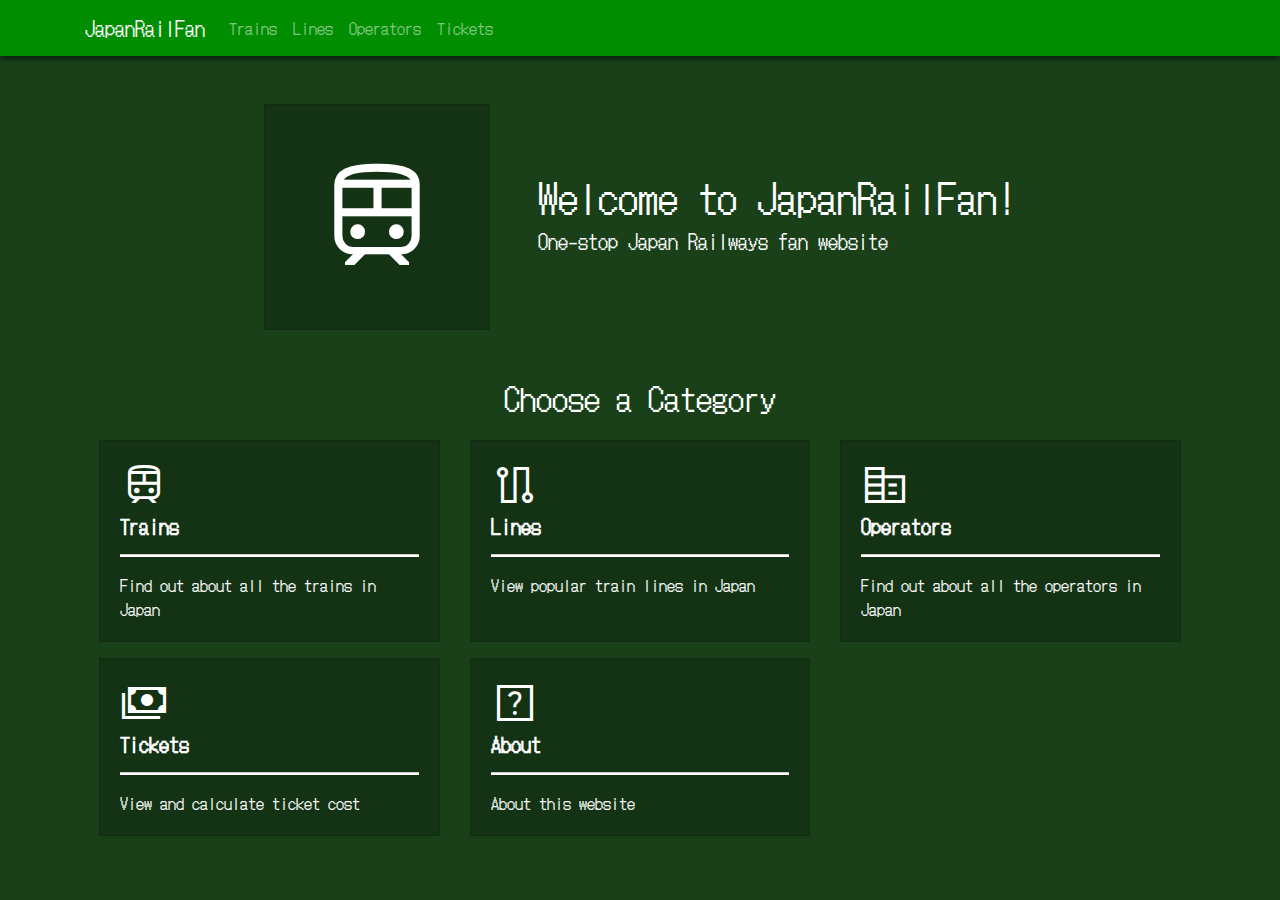
==== index.html @ 0291bb2b "Initial Commit" ====
<!DOCTYPE html>
<html lang="en">
<head>
    <meta charset="UTF-8">
    <link rel="stylesheet" href="https://fonts.googleapis.com/css2?family=Material+Symbols+Sharp:opsz,wght,FILL,GRAD@48,400,0,0" />
    <link rel="stylesheet" href="./css/bootstrap.min.css">
    <link rel="stylesheet" href="./css/styles.css">
    <script src="./scripts/jquery.slim.min.js"></script>
    <script src="./scripts/popper.min.js"></script>
    <script src="./scripts/bootstrap.min.js"></script>
    <meta name="viewport" content="width=device-width, initial-scale=1.0">
    <title>JapanRailFan - Home</title>
</head>
<body>
    <nav class="navbar navbar-dark navbar-expand-lg sticky-top">
        <div class="container">
            <a class="navbar-brand" href="index.html">JapanRailFan</a>
            <button class="navbar-toggler" type="button" data-toggle="collapse" data-target="#navbarNav" aria-controls="navbarNav" aria-expanded="false" aria-label="Toggle navigation">
                <span class="navbar-toggler-icon"></span>
            </button>
            <div class="collapse navbar-collapse" id="navbarNav">
                <ul class="navbar-nav mr-auto">
                    <li class="nav-item">
                        <a class="nav-link" href="trains.html">Trains</a>
                    </li>
                    <li class="nav-item">
                        <a class="nav-link" href="lines.html">Lines</a>
                    </li>
                    <li class="nav-item">
                        <a class="nav-link" href="companies.html">Operators</a>
                    </li>
                    <li class="nav-item">
                        <a class="nav-link" href="tickets.html">Tickets</a>
                    </li>
                </ul>
            </div>
        </div>
    </nav>

    <div class="container mt-3">
        <div class="intro mt-5 d-flex justify-content-center align-items-center">
            <div class="card d-flex justify-content-center align-items-center p-5">
                <span class="material-symbols-sharp intro-icon">
                    train
                </span>
            </div>
            <div class="ml-md-5">
                <b><h1>Welcome to JapanRailFan!</h1></b>
                <h5>One-stop Japan Railways fan website</h6>
            </div>
        </div>
        <div class="categories mt-5 mb-3 d-flex justify-content-center align-items-center flex-column">
            <h2>Choose a Category</h2>
            <div>
                <div class="row mt-3">
                    <div class="col-md-4">
                        <a href="trains.html">
                            <div class="card h-shadow h-100">
                                <div class="card-body">
                                    <span class="material-symbols-sharp category-icon">
                                        train
                                    </span>
                                    <h5 class="card-title">Trains</h5>
                                    <hr class="divider">
                                    <p class="card-text">Find out about all the trains in Japan</p>
                                </div>
                            </div>
                        </a>
                    </div>
                    <div class="col-md-4 ">
                        <a href="lines.html">
                            <div class="card h-shadow h-100">
                                <div class="card-body">
                                    <span class="material-symbols-sharp category-icon">
                                        route
                                    </span>
                                    <h5 class="card-title">Lines</h5>
                                    <hr class="divider">
                                    <p class="card-text">View popular train lines in Japan</p>
                                </div>
                            </div>
                        </a>
                    </div>
                    <div class="col-md-4">
                        <a href="companies.html">
                            <div class="card h-shadow h-100">
                                <div class="card-body">
                                    <span class="material-symbols-sharp category-icon">
                                        corporate_fare
                                    </span>
                                    <h5 class="card-title">Operators</h5>
                                    <hr class="divider">
                                    <p class="card-text">Find out about all the operators in Japan</p>
                                </div>
                            </div>
                        </a>
                    </div>
                </div>
                <div class="row mt-md-3">
                    <div class="col-md-4">
                        <a href="tickets.html">
                            <div class="card h-shadow h-100">
                                <div class="card-body">
                                    <span class="material-symbols-sharp category-icon">
                                        payments
                                    </span>
                                    <h5 class="card-title">Tickets</h5>
                                    <hr class="divider">
                                    <p class="card-text">View and calculate ticket cost</p>
                                </div>
                            </div>
                        </a>
                    </div>
                    <div class="col-md-4">
                        <a href="about.html">
                            <div class="card h-shadow h-100">
                                <div class="card-body">
                                    <span class="material-symbols-sharp category-icon">
                                        help_center
                                    </span>
                                    <h5 class="card-title">About</h5>
                                    <hr class="divider">
                                    <p class="card-text">About this website</p>
                                </div>
                            </div>
                        </a>
                    </div>
                </div>
            </div>
        </div>
    </div>
</body>
</html>
---- css/styles.css ----
/*--- 

Created by: Joseph Lee
My css template for bootstrap projects and personal site

---*/

/*--- Universal Styles ---*/

@import url('https://fonts.googleapis.com/css2?family=DotGothic16&display=swap');


:root {
    --primary-colour: #194019;
    --primary-light-colour: #143314;
    --secondary-colour: #035d67;
    --secondary-colour-dark: #035d67;
    --disabled-colour: dimgrey;
    --text-colour: white;
}

* {
    font-family: 'DotGothic16', sans-serif;
}

body {
    background-color: var(--primary-colour);
}

p,
h1,
h2,
h3,
h4,
h5,
h6,
article,
label {
    color: var(--text-colour);
}

.alert p {
    color: inherit;
    margin-bottom: 0;
}

nav {
    box-shadow: 0px 3px 5px 0px rgba(0, 0, 0, 0.5);
    background-color: #008d00;
}

hr {
    border-top: 1px solid rgba(0,0,0,.2) !important;
}

footer {
    color: var(--text-colour);
    display: flex;
    justify-content: center;
}

footer p {
    background-color: var(--primary-light-colour);
    padding: 1rem;
    border-radius: 8px;
    text-align: center;
}

footer a {
    text-decoration: underline;
    color: var(--text-colour);
}

a:hover {
    text-decoration: none;
}

footer a:hover {
    text-decoration: dotted;
    color: var(--secondary-colour-dark);
}

.white {
    color: white;
}

.card {
    background-color: var(--primary-light-colour);
    border-radius: 0px;
}

.list-group {
    border-radius: 0px;
}

.list-group .list-group-item {
    background-color: var(--primary-light-colour);
    color: var(--text-colour);
    border: 3px solid rgba(0,0,0,.125);
}

.list-group .list-group-item.active {
    color: var(--primary-colour);
    border-color: var(--secondary-colour-dark);
    border-width: 3px;
    font-weight: 700;
}

.card.white, .list-group .list-group-item.active {
    background-color: white;
    box-shadow: 0px 3px 5px 0px rgba(0, 0, 0, 0.5);
    margin: 0;
}

.card.white p,
.card.white h1,
.card.white h5,
.card.white h6,
.card.white small,
.card.white .card-header {
    color: var(--primary-colour);
}

.card-expendable-icon {
    color: white;
    background-color: var(--primary-colour);
    border-radius: 8px;
}

.card-expendable {
    cursor: pointer;
}

.card-title,
.display-5,
.counter-num {
    font-weight: 700;
}

.option-btn {
    padding: 0.25rem 0.5rem !important;
}

/*--- Custom element Styles ---*/

.alert {
    border-radius: 8px;
}

.custom-btn {
    border-radius: 4px;
    background-color: var(--secondary-colour);
    color: black;
    padding: 0.75rem;
    border: none;
    transition-duration: 0.25s;
    box-shadow: 0px 3px 5px 0px rgba(0, 0, 0, 0.5);
    line-height: normal;
    text-align: center;
}

.custom-btn.disabled {
    background-color: var(--disabled-colour);
    color: white;
    box-shadow: none;
}

.custom-btn.disabled:hover,
.custom-btn.disabled:active {
    background-color: var(--disabled-colour);
    color: white;
    box-shadow: none;
    cursor: not-allowed;
}

.custom-btn:hover {
    text-decoration: none;
    color: black;
    background-color: var(--secondary-colour-dark);
    box-shadow: none;
}

.custom-btn:active {
    box-shadow: inset 0px 3px 5px 0px rgba(0, 0, 0, 0.5);
}

.nav-btn {
    padding: 0.375rem 0.75rem !important;
    display: inline-flex;
}

.danger,
.danger:hover,
.logout,
.logout:hover {
    background-color: red;
    color: white;
}

.custom-input {
    border-radius: 4px;
    background-color: white;
    color: black;
    padding: 0.75rem;
    border: none;
    transition-duration: 0.25s;
    box-shadow: 0px 3px 5px 0px rgba(0, 0, 0, 0.5);
    line-height: normal;
    height: 43px;
}

.custom-input:hover {
    text-decoration: none;
    box-shadow: none;
}

.custom-input:focus {
    text-decoration: none;
    box-shadow: inset 0px 3px 5px 0px rgba(0, 0, 0, 0.5);
}

.card-columns .card {
    margin-bottom: 1rem !important;
}

.modal-title {
    color: black;
}

.inherit-radius {
    border-radius: inherit;
}

.no-radius {
    border-radius: 0;
}

.no-border {
    border-width: 0;
}

/*--- Website Specific Styles ---*/

.card-img-top {
    border-top-left-radius: 0;
    border-top-right-radius: 0;
}

.intro-icon {
    font-size: 128px;
    color: white;
}

.category-icon {
    font-size: 48px;
    color: white;
}

.category-header {
    display: flex;
    align-items: center;
}

.subcategory-line-color {
    width: 48px;
    height: 48px;
    display: flex;
    justify-content: center;
    align-items: center;
}

.subcategory-header {
    display: flex;
    align-items: center;
    flex-direction: row;
}

.subcategory-icon {
    font-size: 32px;
    color: white;
}

.h-shadow {
    transition-duration: 0.25s;
}

.h-shadow:hover {
    box-shadow: 0px 3px 5px 0px rgba(0, 0, 0, 0.5);
    scale: 1.05;
    z-index: 1;
}

.divider {
    height: 2px; 
    background-color: white;
}

@media only screen and (max-width: 992px) {
    .intro {
        flex-direction: column;
        text-align: center;
    }
  }
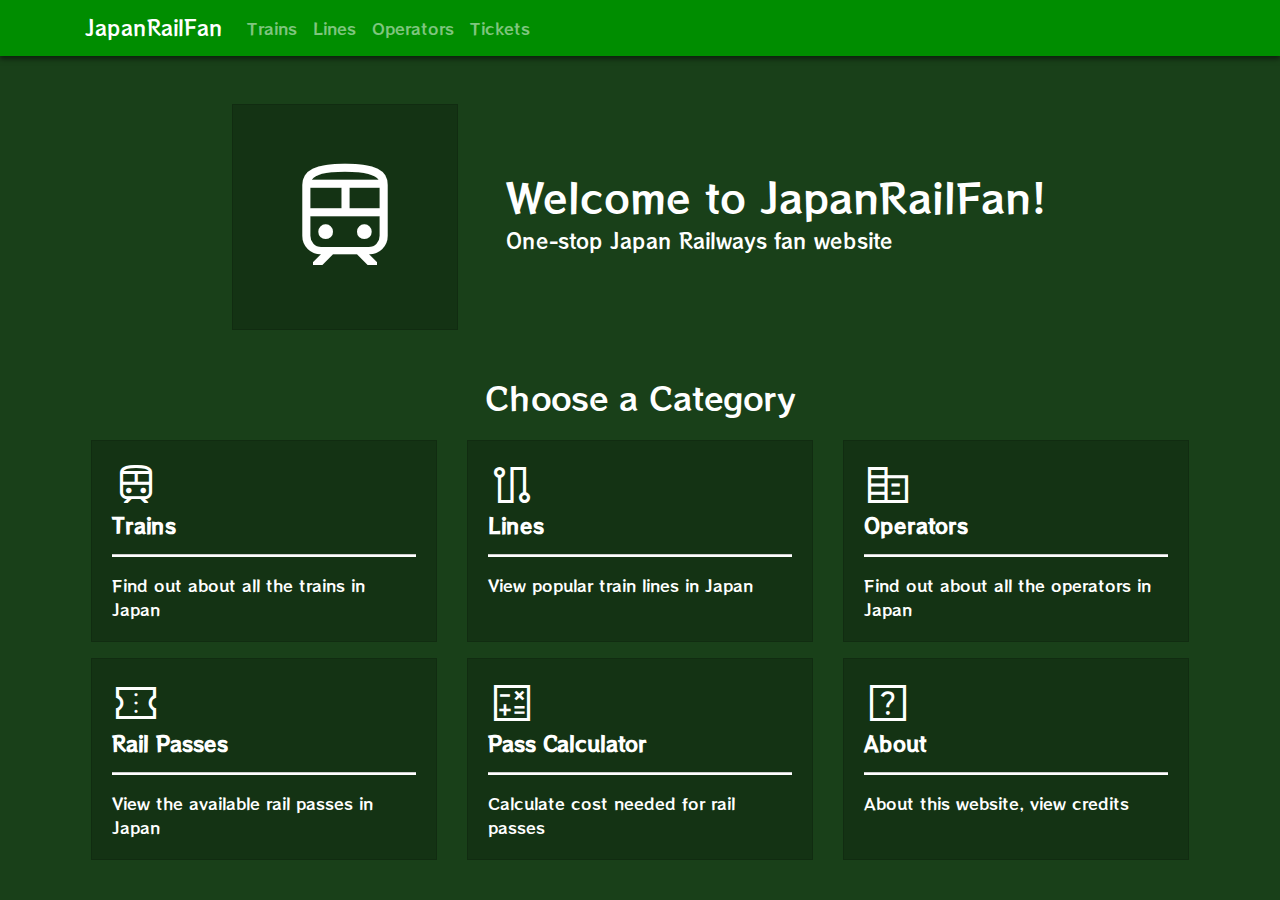
==== commit d7b5eb81: "added ticket/passes functionality" ====
--- a/index.html
+++ b/index.html
@@ -5,11 +5,13 @@
     <link rel="stylesheet" href="https://fonts.googleapis.com/css2?family=Material+Symbols+Sharp:opsz,wght,FILL,GRAD@48,400,0,0" />
     <link rel="stylesheet" href="./css/bootstrap.min.css">
     <link rel="stylesheet" href="./css/styles.css">
+    <link rel="icon" type="image/x-icon" href="./imgs/favicon.ico">
     <script src="./scripts/jquery.slim.min.js"></script>
     <script src="./scripts/popper.min.js"></script>
     <script src="./scripts/bootstrap.min.js"></script>
     <meta name="viewport" content="width=device-width, initial-scale=1.0">
-    <title>JapanRailFan - Home</title>
+    <meta name="theme-color" content="#008d00">
+    <title>Home - JapanRailFan</title>
 </head>
 <body>
     <nav class="navbar navbar-dark navbar-expand-lg sticky-top">
@@ -102,11 +104,25 @@
                             <div class="card h-shadow h-100">
                                 <div class="card-body">
                                     <span class="material-symbols-sharp category-icon">
-                                        payments
+                                        confirmation_number
                                     </span>
-                                    <h5 class="card-title">Tickets</h5>
+                                    <h5 class="card-title">Rail Passes</h5>
                                     <hr class="divider">
-                                    <p class="card-text">View and calculate ticket cost</p>
+                                    <p class="card-text">View the available rail passes in Japan</p>
+                                </div>
+                            </div>
+                        </a>
+                    </div>
+                    <div class="col-md-4">
+                        <a href="calculator.html">
+                            <div class="card h-shadow h-100">
+                                <div class="card-body">
+                                    <span class="material-symbols-sharp category-icon">
+                                        calculate
+                                    </span>
+                                    <h5 class="card-title">Pass Calculator</h5>
+                                    <hr class="divider">
+                                    <p class="card-text">Calculate cost needed for rail passes</p>
                                 </div>
                             </div>
                         </a>
@@ -120,7 +136,7 @@
                                     </span>
                                     <h5 class="card-title">About</h5>
                                     <hr class="divider">
-                                    <p class="card-text">About this website</p>
+                                    <p class="card-text">About this website, view credits</p>
                                 </div>
                             </div>
                         </a>
--- a/css/styles.css
+++ b/css/styles.css
@@ -8,6 +8,7 @@
 /*--- Universal Styles ---*/
 
 @import url('https://fonts.googleapis.com/css2?family=DotGothic16&display=swap');
+@import url('https://fonts.googleapis.com/css2?family=RocknRoll+One&display=swap');
 
 
 :root {
@@ -20,7 +21,7 @@
 }
 
 * {
-    font-family: 'DotGothic16', sans-serif;
+    font-family: 'RocknRoll One', sans-serif;
 }
 
 body {
@@ -141,6 +142,17 @@
     padding: 0.25rem 0.5rem !important;
 }
 
+.table {
+    border-radius: 0px;
+    border: 1px solid rgba(0,0,0,.125);
+    background-color: var(--primary-light-colour);
+    color: white;
+}
+
+table td, table th {
+    border: 1px solid rgba(0,0,0,.125) !important;
+}
+
 /*--- Custom element Styles ---*/
 
 .alert {
@@ -280,14 +292,57 @@
     color: white;
 }
 
+.line-card-color {
+    width: 100%;
+    height: 4px;
+}
+
 .h-shadow {
     transition-duration: 0.25s;
 }
 
+.gallery-img {
+    border: 1px solid rgba(0,0,0,.125);
+    cursor: pointer;
+}
+
+.gallery-img.active {
+    box-shadow: 0px 3px 5px 0px rgba(0, 0, 0, 0.5);
+    transform: scale(1.25);
+}
+
+.gallery-img.active:hover {
+    transform: scale(1.25) !important;
+}
+
+.gallery-img {
+    height: 100px;
+    object-fit: cover;
+}
+
+.carousel-gallery-img {
+    height: 350px;
+    object-fit: cover;
+}
+
 .h-shadow:hover {
     box-shadow: 0px 3px 5px 0px rgba(0, 0, 0, 0.5);
-    scale: 1.05;
+    transform: scale(1.05);
     z-index: 1;
+}
+
+.line-icon {
+    border: 5px solid #035d67;
+    border-radius: 16px;
+    background-color: white;
+    width: 96px;
+    height: 96px;
+}
+
+.line-icon span {
+    font-size: 48px;
+    font-family: sans-serif;
+    font-weight: bold;
 }
 
 .divider {
@@ -295,7 +350,7 @@
     background-color: white;
 }
 
-@media only screen and (max-width: 992px) {
+@media only screen and (max-width: 991px) {
     .intro {
         flex-direction: column;
         text-align: center;
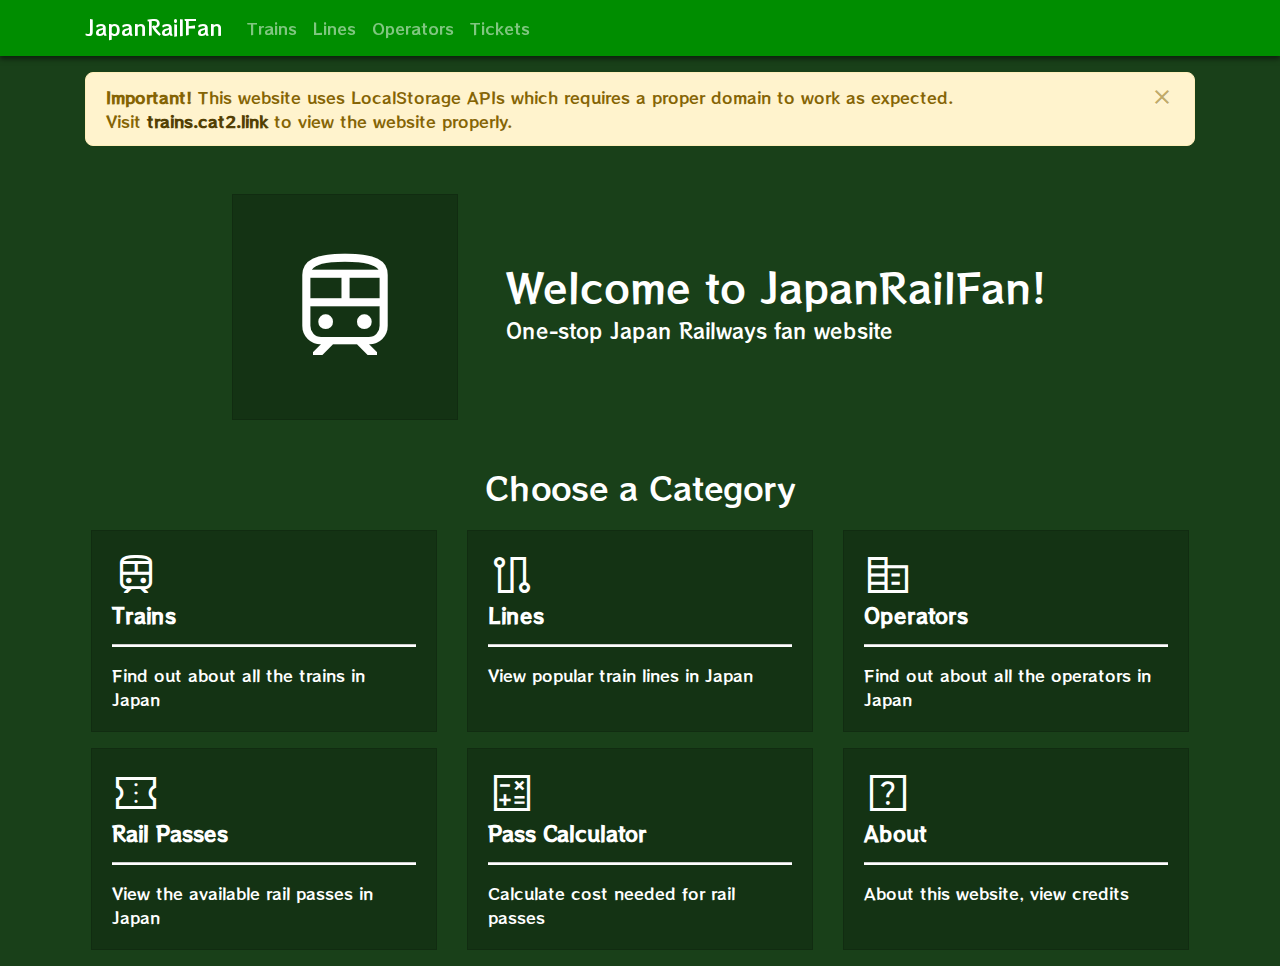
==== commit 106838de: "Create warning for file users" ====
--- a/index.html
+++ b/index.html
@@ -40,6 +40,13 @@
     </nav>
 
     <div class="container mt-3">
+        <div class="alert alert-warning alert-dismissible fade show" role="alert">
+                <strong>Important!</strong> This website uses LocalStorage APIs which requires a proper domain to work as expected. <br>
+                Visit <a class="alert-link" href="https://trains.cat2.link">trains.cat2.link</a> to view the website properly.
+                <button type="button" class="close" data-dismiss="alert" aria-label="Close">
+                    <span class="material-symbols-sharp">close</span>
+                </button>
+        </div>
         <div class="intro mt-5 d-flex justify-content-center align-items-center">
             <div class="card d-flex justify-content-center align-items-center p-5">
                 <span class="material-symbols-sharp intro-icon">
--- a/css/styles.css
+++ b/css/styles.css
@@ -162,7 +162,7 @@
 .custom-btn {
     border-radius: 4px;
     background-color: var(--secondary-colour);
-    color: black;
+    color: white;
     padding: 0.75rem;
     border: none;
     transition-duration: 0.25s;
@@ -187,7 +187,7 @@
 
 .custom-btn:hover {
     text-decoration: none;
-    color: black;
+    color: white;
     background-color: var(--secondary-colour-dark);
     box-shadow: none;
 }
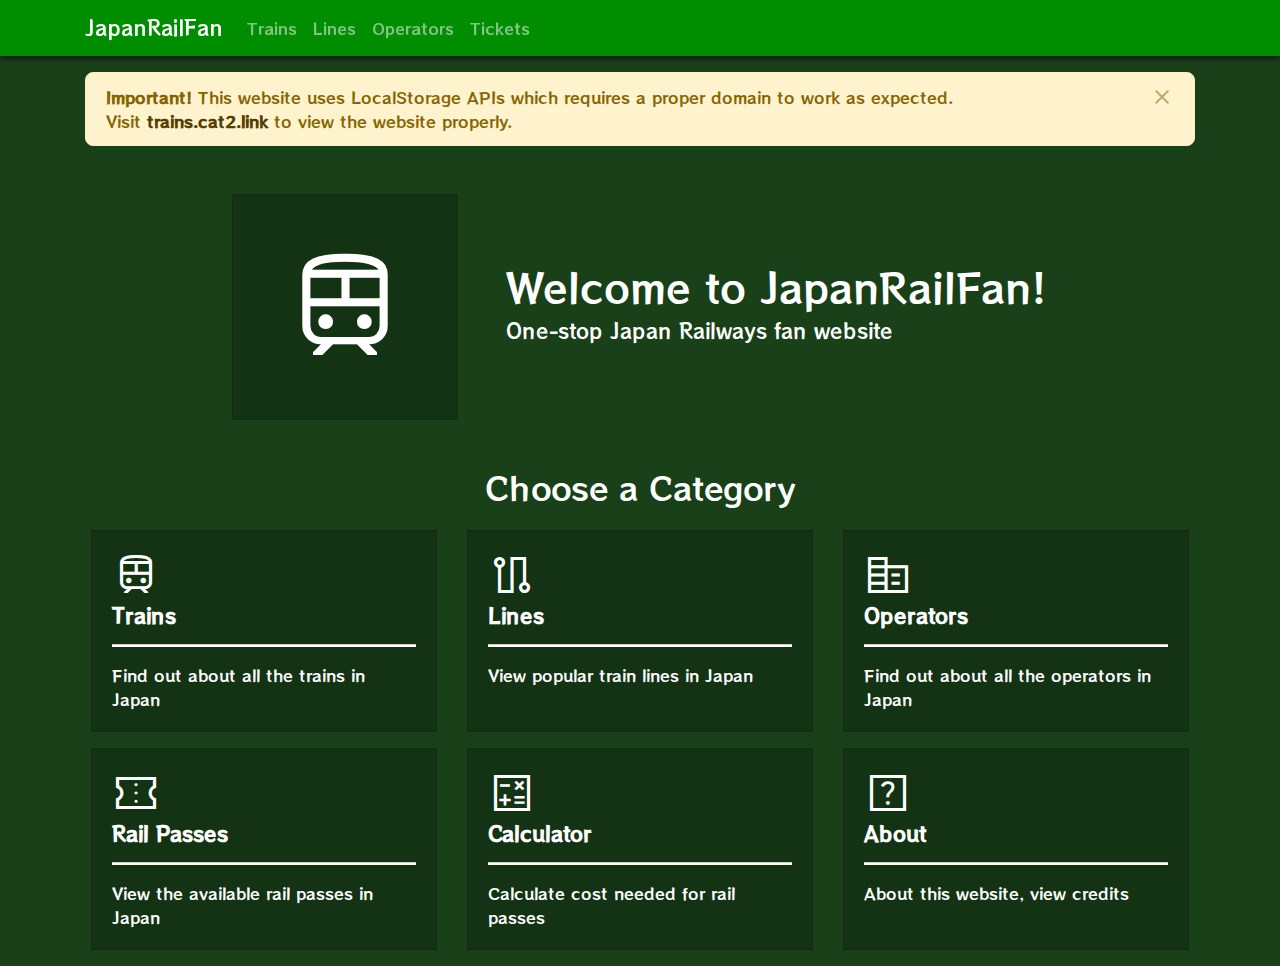
==== commit 875b7962: "add & minus item functionality + fixes" ====
--- a/index.html
+++ b/index.html
@@ -127,7 +127,7 @@
                                     <span class="material-symbols-sharp category-icon">
                                         calculate
                                     </span>
-                                    <h5 class="card-title">Pass Calculator</h5>
+                                    <h5 class="card-title">Calculator</h5>
                                     <hr class="divider">
                                     <p class="card-text">Calculate cost needed for rail passes</p>
                                 </div>
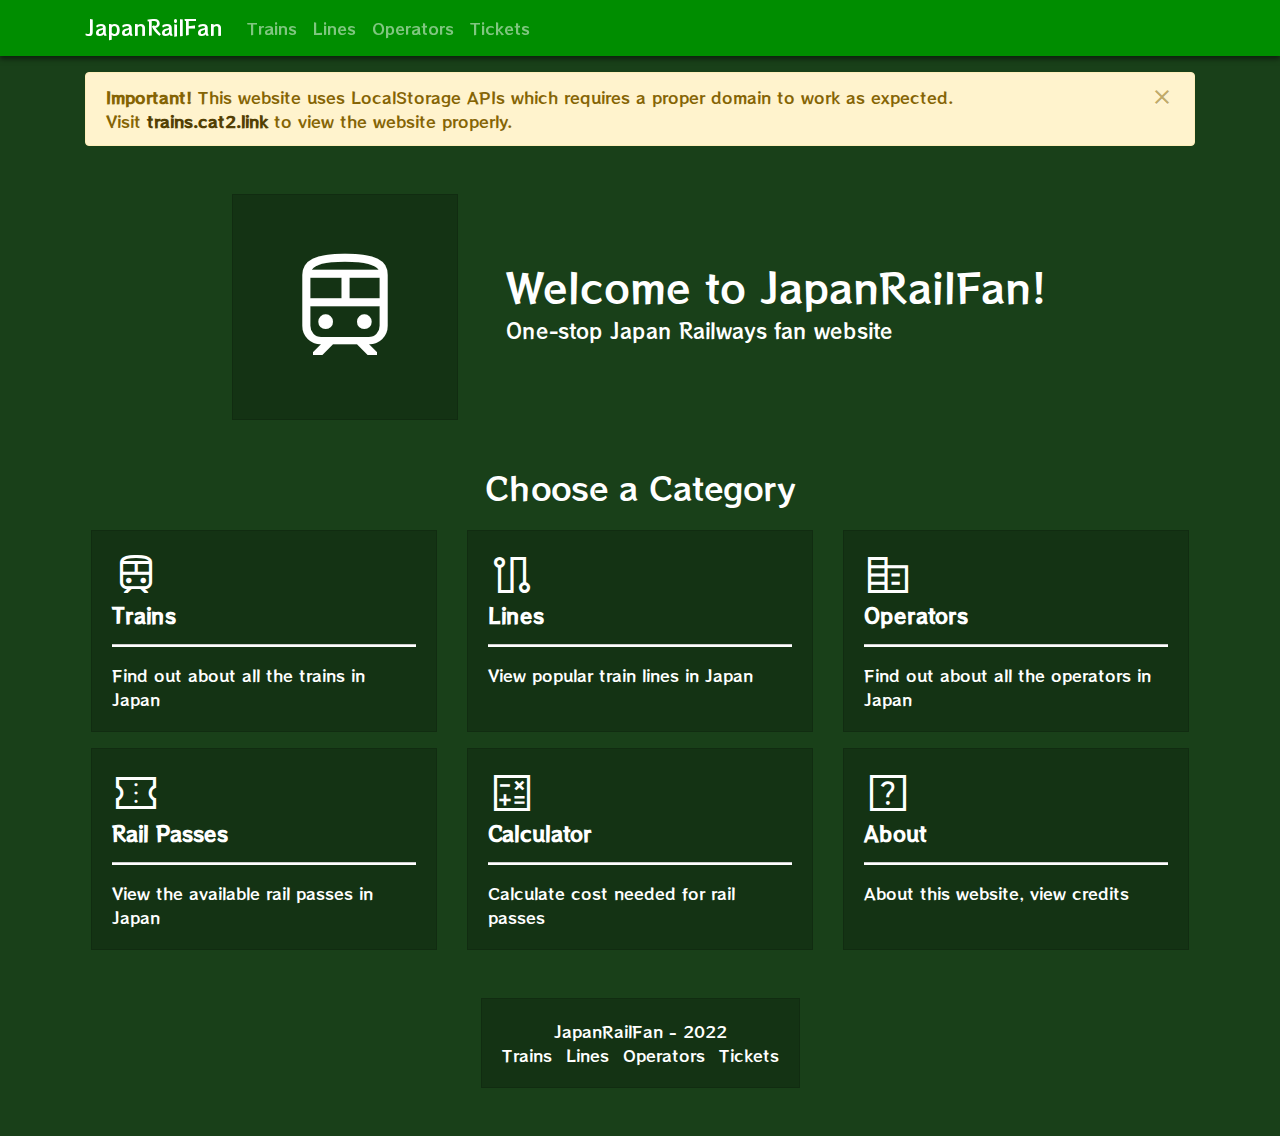
==== commit 3f6ef0fe: "Added footer" ====
--- a/index.html
+++ b/index.html
@@ -151,6 +151,18 @@
                 </div>
             </div>
         </div>
+        <div class="my-5 d-flex justify-content-center align-content-center">
+            <!--Footer-->
+            <div class="card">
+                <div class="card-body white text-center">
+                    JapanRailFan - 2022<br>
+                    <a href="./trains.html" class="mr-1 white">Trains</a>
+                    <a href="./lines.html" class="mx-1 white">Lines</a>
+                    <a href="./companies.html" class="mx-1 white">Operators</a>
+                    <a href="./tickets.html" class="ml-1 white">Tickets</a>
+                </div>
+            </div>
+        </div>
     </div>
 </body>
 </html>--- a/css/styles.css
+++ b/css/styles.css
@@ -6,10 +6,7 @@
 ---*/
 
 /*--- Universal Styles ---*/
-
-@import url('https://fonts.googleapis.com/css2?family=DotGothic16&display=swap');
 @import url('https://fonts.googleapis.com/css2?family=RocknRoll+One&display=swap');
-
 
 :root {
     --primary-colour: #194019;
@@ -35,8 +32,7 @@
 h4,
 h5,
 h6,
-article,
-label {
+article {
     color: var(--text-colour);
 }
 
@@ -122,24 +118,9 @@
     color: var(--primary-colour);
 }
 
-.card-expendable-icon {
-    color: white;
-    background-color: var(--primary-colour);
-    border-radius: 8px;
-}
-
-.card-expendable {
-    cursor: pointer;
-}
-
 .card-title,
-.display-5,
-.counter-num {
+.display-5 {
     font-weight: 700;
-}
-
-.option-btn {
-    padding: 0.25rem 0.5rem !important;
 }
 
 .table {
@@ -155,10 +136,6 @@
 
 /*--- Custom element Styles ---*/
 
-.alert {
-    border-radius: 8px;
-}
-
 .custom-btn {
     border-radius: 4px;
     background-color: var(--secondary-colour);
@@ -171,91 +148,53 @@
     text-align: center;
 }
 
-.custom-btn.disabled {
+.custom-btn:disabled {
     background-color: var(--disabled-colour);
     color: white;
-    box-shadow: none;
-}
-
-.custom-btn.disabled:hover,
-.custom-btn.disabled:active {
-    background-color: var(--disabled-colour);
-    color: white;
-    box-shadow: none;
     cursor: not-allowed;
 }
 
-.custom-btn:hover {
+.custom-btn:hover:enabled {
     text-decoration: none;
     color: white;
     background-color: var(--secondary-colour-dark);
     box-shadow: none;
 }
 
-.custom-btn:active {
+.custom-btn:active:enabled {
     box-shadow: inset 0px 3px 5px 0px rgba(0, 0, 0, 0.5);
 }
 
-.nav-btn {
-    padding: 0.375rem 0.75rem !important;
-    display: inline-flex;
-}
-
-.danger,
-.danger:hover,
-.logout,
-.logout:hover {
-    background-color: red;
-    color: white;
-}
-
-.custom-input {
-    border-radius: 4px;
-    background-color: white;
-    color: black;
-    padding: 0.75rem;
-    border: none;
-    transition-duration: 0.25s;
-    box-shadow: 0px 3px 5px 0px rgba(0, 0, 0, 0.5);
-    line-height: normal;
-    height: 43px;
-}
-
-.custom-input:hover {
-    text-decoration: none;
+.custom-btn.transparent-btn {
     box-shadow: none;
-}
-
-.custom-input:focus {
-    text-decoration: none;
-    box-shadow: inset 0px 3px 5px 0px rgba(0, 0, 0, 0.5);
-}
-
-.card-columns .card {
-    margin-bottom: 1rem !important;
+    background-color: transparent;
+}
+
+.custom-btn.transparent-btn:hover {
+    background-color: rgba(0,0,0,.125);
 }
 
 .modal-title {
     color: black;
 }
 
-.inherit-radius {
-    border-radius: inherit;
-}
-
-.no-radius {
-    border-radius: 0;
-}
-
-.no-border {
-    border-width: 0;
-}
-
 /*--- Website Specific Styles ---*/
+
+a.white:hover {
+    text-decoration: underline;
+    opacity: 0.75;
+    color: white;
+}
+
+.gray {
+    background-color: grey;
+}
 
 .card-img-top {
     border-top-left-radius: 0;
     border-top-right-radius: 0;
+    height: 250px;
+    object-fit: cover;
 }
 
 .intro-icon {
